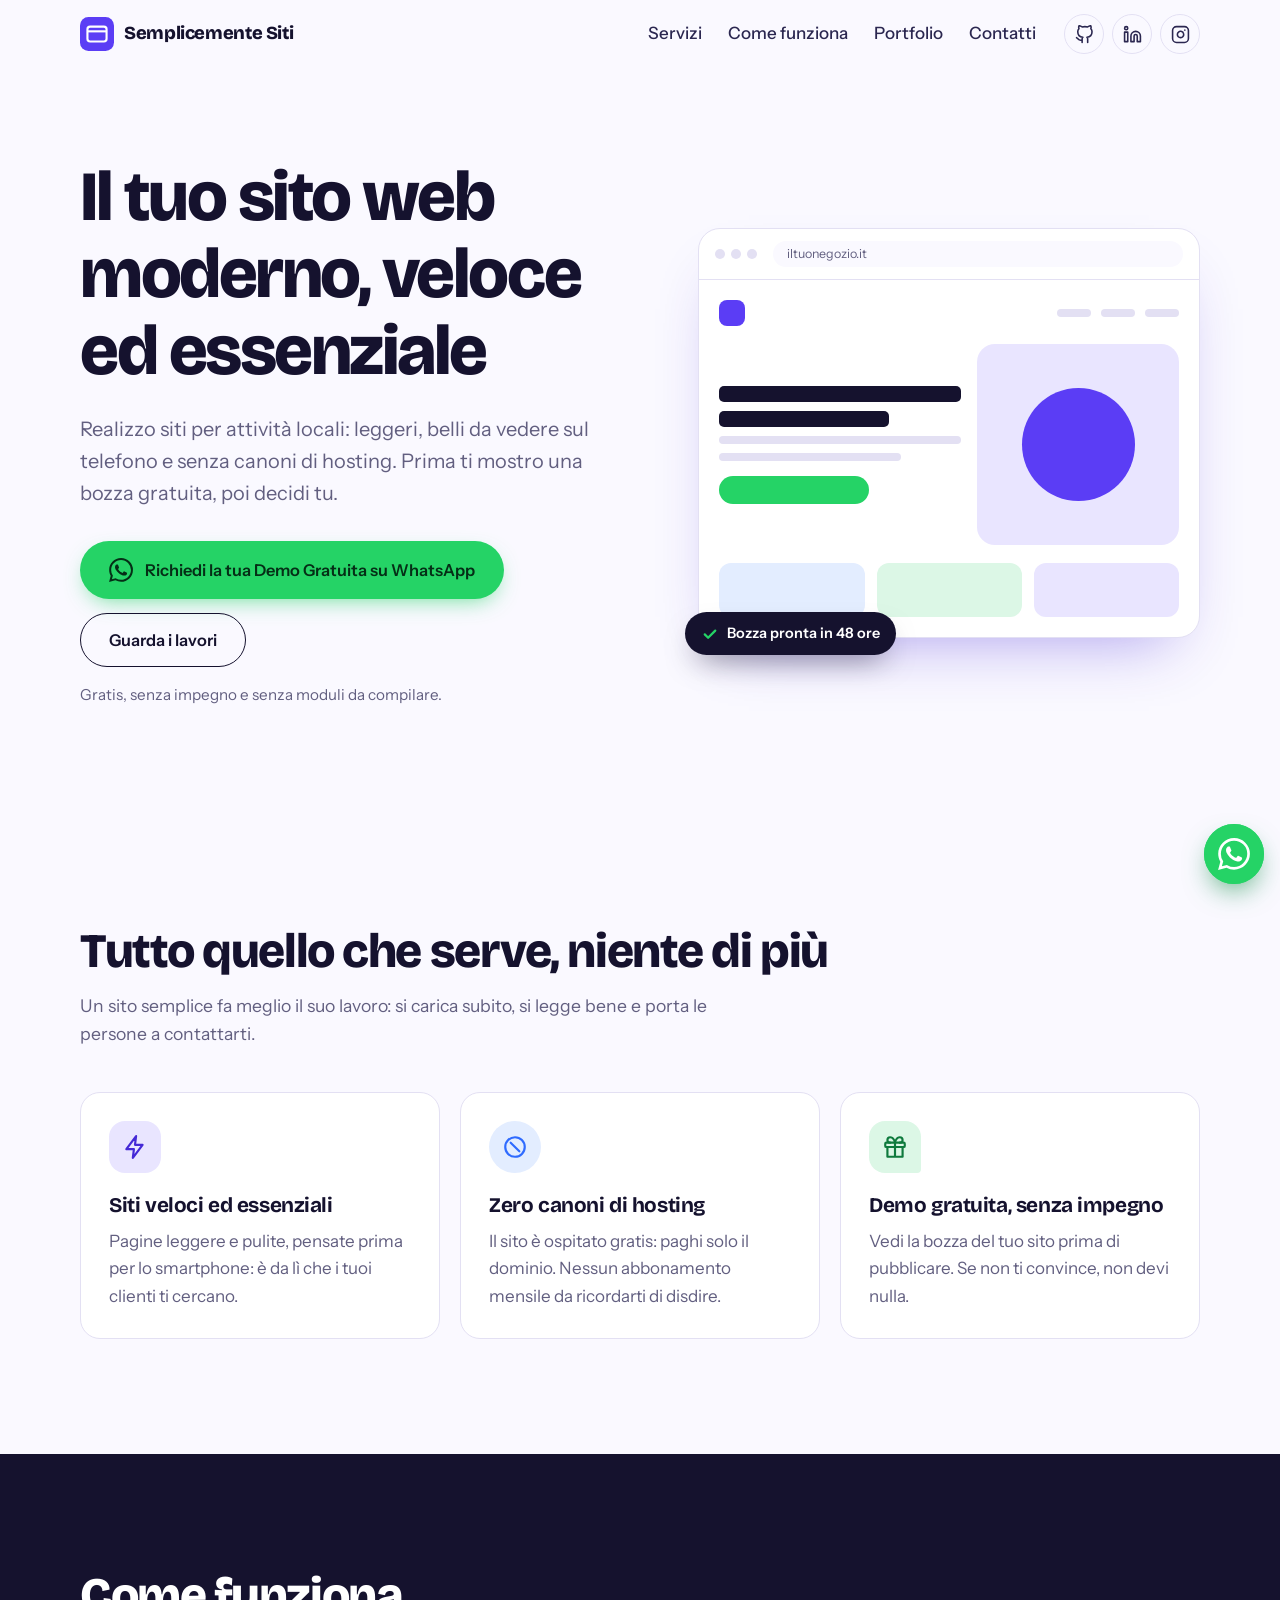
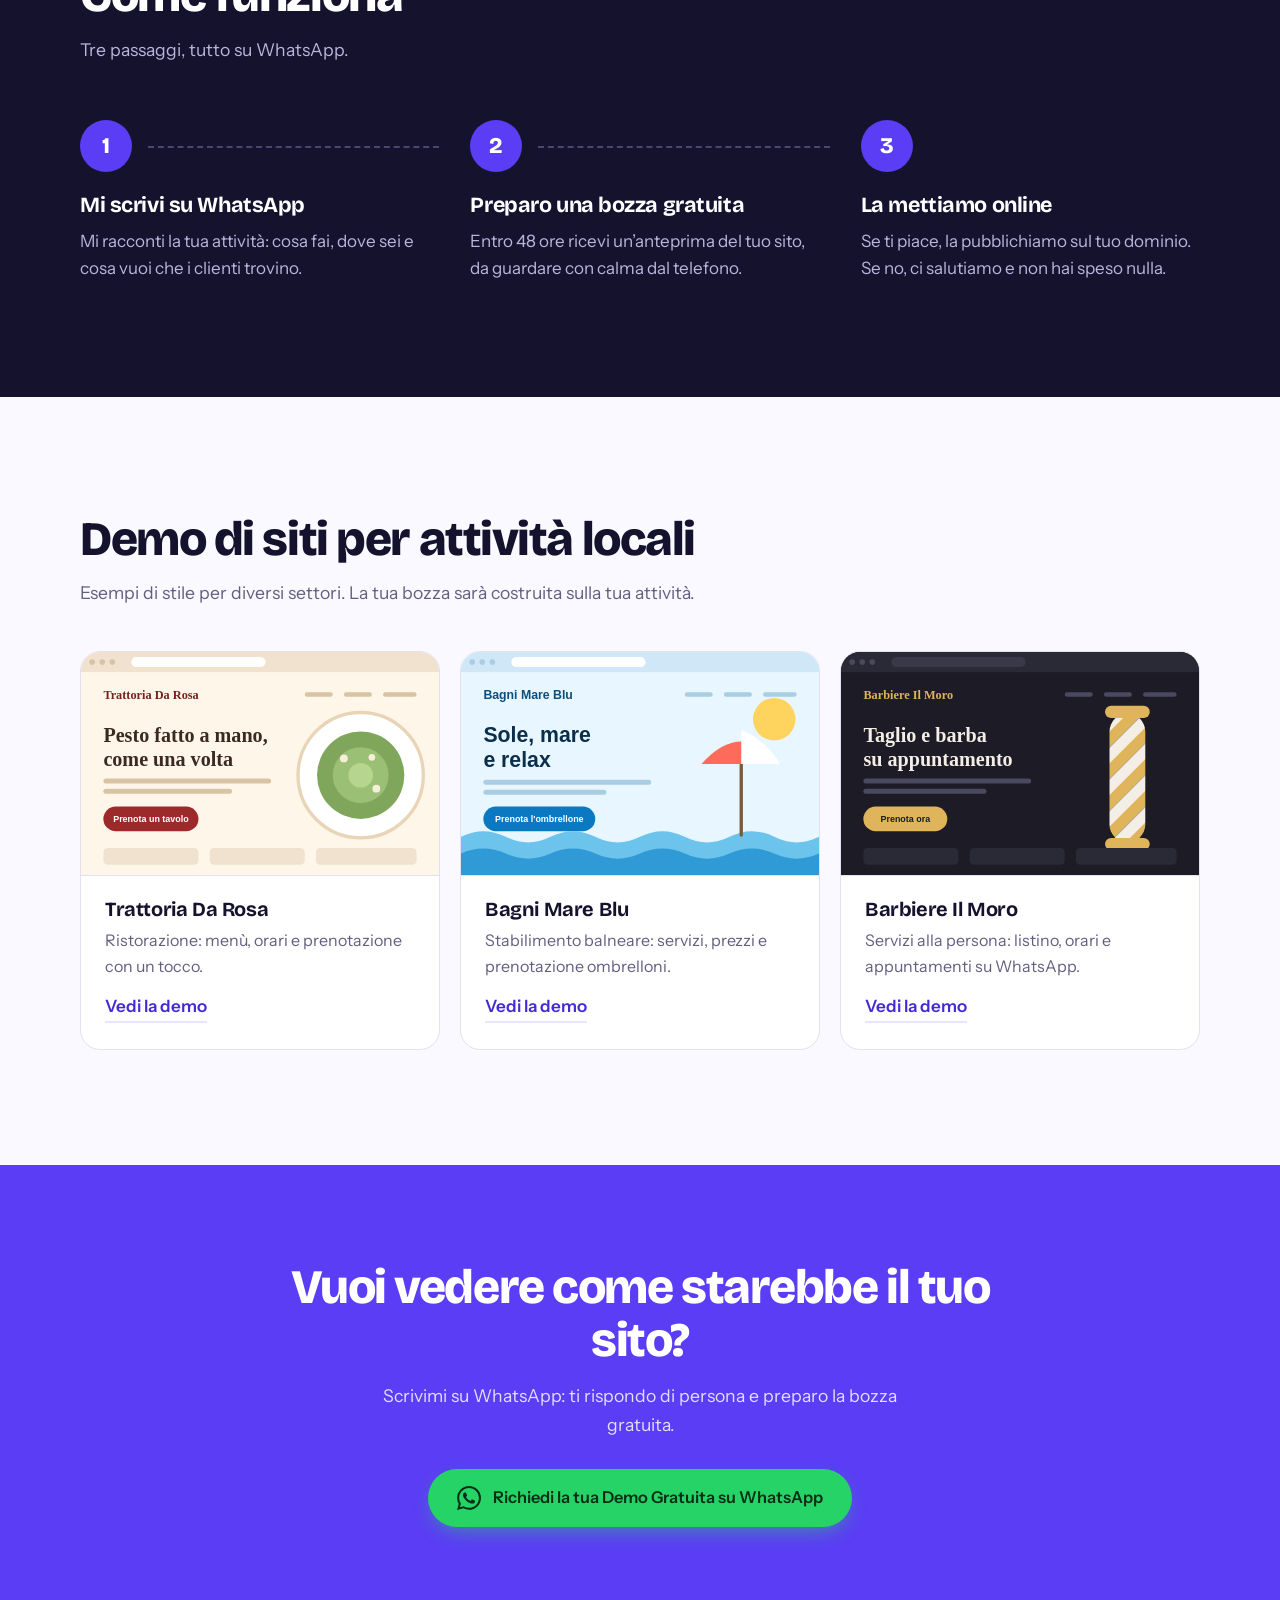
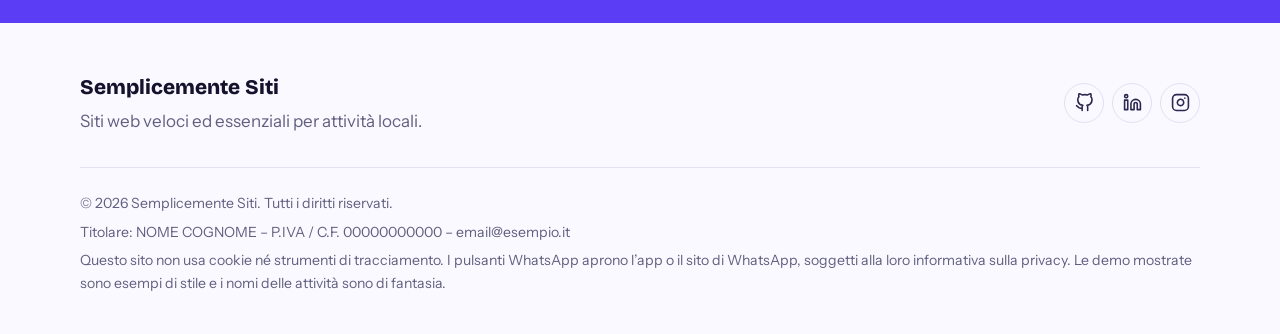
==== index.html @ 75e08485 "Add files via upload" ====
<!DOCTYPE html>
<html lang="it">
<head>
  <meta charset="UTF-8">
  <meta name="viewport" content="width=device-width, initial-scale=1">
  <title>Semplicemente Siti – Siti web veloci ed essenziali per la tua attività</title>
  <meta name="description" content="Siti web moderni, veloci ed essenziali per attività locali. Zero canoni di hosting e bozza gratuita in 48 ore. Richiedi la tua demo su WhatsApp.">
  <meta name="theme-color" content="#5b3df5">
  <meta property="og:title" content="Semplicemente Siti – Il tuo sito web moderno, veloce ed essenziale">
  <meta property="og:description" content="Zero canoni di hosting, bozza gratuita in 48 ore e nessun impegno.">
  <meta property="og:type" content="website">
  <link rel="icon" href="assets/favicon.svg" type="image/svg+xml">
  <link rel="preconnect" href="https://fonts.googleapis.com">
  <link rel="preconnect" href="https://fonts.gstatic.com" crossorigin>
  <link href="https://fonts.googleapis.com/css2?family=Bricolage+Grotesque:opsz,wght@12..96,600;12..96,800&family=Instrument+Sans:wght@400;500;600&display=swap" rel="stylesheet">
  <link rel="stylesheet" href="style.css">
  <script>document.documentElement.classList.add('js');</script>
</head>
<body>

<!-- Icone SVG (sprite) -->
<svg width="0" height="0" style="position:absolute" aria-hidden="true" focusable="false">
  <symbol id="i-whatsapp" viewBox="0 0 24 24"><path fill="currentColor" d="M17.472 14.382c-.297-.149-1.758-.867-2.03-.967-.273-.099-.471-.148-.67.15-.197.297-.767.966-.94 1.164-.173.199-.347.223-.644.075-.297-.15-1.255-.463-2.39-1.475-.883-.788-1.48-1.761-1.653-2.059-.173-.297-.018-.458.13-.606.134-.133.298-.347.446-.52.149-.174.198-.298.298-.497.099-.198.05-.371-.025-.52-.075-.149-.669-1.612-.916-2.207-.242-.579-.487-.5-.669-.51-.173-.008-.371-.01-.57-.01-.198 0-.52.074-.792.372-.272.297-1.04 1.016-1.04 2.479 0 1.462 1.065 2.875 1.213 3.074.149.198 2.096 3.2 5.077 4.487.709.306 1.262.489 1.694.625.712.227 1.36.195 1.871.118.571-.085 1.758-.719 2.006-1.413.248-.694.248-1.289.173-1.413-.074-.124-.272-.198-.57-.347m-5.421 7.403h-.004a9.87 9.87 0 01-5.031-1.378l-.361-.214-3.741.982.998-3.648-.235-.374a9.86 9.86 0 01-1.51-5.26c.001-5.45 4.436-9.884 9.888-9.884 2.64 0 5.122 1.03 6.988 2.898a9.825 9.825 0 012.893 6.994c-.003 5.45-4.437 9.884-9.885 9.884m8.413-18.297A11.815 11.815 0 0012.05 0C5.495 0 .16 5.335.157 11.892c0 2.096.547 4.142 1.588 5.945L.057 24l6.305-1.654a11.882 11.882 0 005.683 1.448h.005c6.554 0 11.89-5.335 11.893-11.893a11.821 11.821 0 00-3.48-8.413z"/></symbol>
  <symbol id="i-github" viewBox="0 0 24 24"><g fill="none" stroke="currentColor" stroke-width="2" stroke-linecap="round" stroke-linejoin="round"><path d="M9 19c-5 1.5-5-2.5-7-3m14 6v-3.87a3.37 3.37 0 0 0-.94-2.61c3.14-.35 6.44-1.54 6.44-7A5.44 5.44 0 0 0 20 4.77 5.07 5.07 0 0 0 19.91 1S18.73.65 16 2.48a13.38 13.38 0 0 0-7 0C6.27.65 5.09 1 5.09 1A5.07 5.07 0 0 0 5 4.77a5.44 5.44 0 0 0-1.5 3.78c0 5.42 3.3 6.61 6.44 7A3.37 3.37 0 0 0 9 18.13V22"/></g></symbol>
  <symbol id="i-linkedin" viewBox="0 0 24 24"><g fill="none" stroke="currentColor" stroke-width="2" stroke-linecap="round" stroke-linejoin="round"><path d="M16 8a6 6 0 0 1 6 6v7h-4v-7a2 2 0 0 0-4 0v7h-4v-7a6 6 0 0 1 6-6z"/><rect x="2" y="9" width="4" height="12"/><circle cx="4" cy="4" r="2"/></g></symbol>
  <symbol id="i-instagram" viewBox="0 0 24 24"><g fill="none" stroke="currentColor" stroke-width="2" stroke-linecap="round" stroke-linejoin="round"><rect x="2" y="2" width="20" height="20" rx="5" ry="5"/><path d="M16 11.37A4 4 0 1 1 12.63 8 4 4 0 0 1 16 11.37z"/><line x1="17.5" y1="6.5" x2="17.51" y2="6.5"/></g></symbol>
  <symbol id="i-bolt" viewBox="0 0 24 24"><path fill="none" stroke="currentColor" stroke-width="2" stroke-linecap="round" stroke-linejoin="round" d="M13 2 4 14h7l-1 8 9-12h-7z"/></symbol>
  <symbol id="i-coin" viewBox="0 0 24 24"><g fill="none" stroke="currentColor" stroke-width="2" stroke-linecap="round" stroke-linejoin="round"><circle cx="12" cy="12" r="9"/><path d="M8 8l8 8"/></g></symbol>
  <symbol id="i-gift" viewBox="0 0 24 24"><g fill="none" stroke="currentColor" stroke-width="2" stroke-linecap="round" stroke-linejoin="round"><rect x="3" y="8" width="18" height="4" rx="1"/><path d="M12 8v13M19 12v9H5v-9M7.5 8a2.5 2.5 0 0 1 0-5C11 3 12 8 12 8s1-5 4.5-5a2.5 2.5 0 0 1 0 5"/></g></symbol>
  <symbol id="i-check" viewBox="0 0 24 24"><path fill="none" stroke="currentColor" stroke-width="3" stroke-linecap="round" stroke-linejoin="round" d="M5 12.5l4.5 4.5L19 7.5"/></symbol>
</svg>

<a class="skip-link" href="#contenuto">Vai al contenuto</a>

<header class="site-header">
  <div class="wrap nav">
    <a class="logo" href="#top" aria-label="Semplicemente Siti – torna all'inizio">
      <svg class="logo-mark" viewBox="0 0 64 64" aria-hidden="true"><rect width="64" height="64" rx="16" fill="#5b3df5"/><rect x="14" y="18" width="36" height="28" rx="5" fill="none" stroke="#fff" stroke-width="4"/><path d="M14 27h36" stroke="#fff" stroke-width="4"/></svg>
      <span>Semplicemente Siti</span>
    </a>

    <button class="nav-toggle" type="button" aria-expanded="false" aria-controls="menu" aria-label="Apri il menu">
      <span></span><span></span><span></span>
    </button>

    <div class="menu" id="menu">
      <ul class="links">
        <li><a href="#servizi">Servizi</a></li>
        <li><a href="#come-funziona">Come funziona</a></li>
        <li><a href="#portfolio">Portfolio</a></li>
        <li><a href="#contatti">Contatti</a></li>
      </ul>
      <div class="socials">
        <!-- Sostituisci TUOUSERNAME con i tuoi profili -->
        <a href="https://github.com/TUOUSERNAME" target="_blank" rel="noopener" aria-label="GitHub"><svg aria-hidden="true"><use href="#i-github"/></svg></a>
        <a href="https://www.linkedin.com/in/TUOUSERNAME" target="_blank" rel="noopener" aria-label="LinkedIn"><svg aria-hidden="true"><use href="#i-linkedin"/></svg></a>
        <a href="https://www.instagram.com/TUOUSERNAME" target="_blank" rel="noopener" aria-label="Instagram"><svg aria-hidden="true"><use href="#i-instagram"/></svg></a>
      </div>
    </div>
  </div>
</header>

<main id="contenuto">

  <!-- HERO -->
  <section class="hero" id="top">
    <div class="wrap hero-grid">
      <div class="hero-copy">
        <h1>Il tuo sito web moderno, veloce ed essenziale</h1>
        <p class="lead">Realizzo siti per attività locali: leggeri, belli da vedere sul telefono e senza canoni di hosting. Prima ti mostro una bozza gratuita, poi decidi tu.</p>
        <div class="hero-actions">
          <a class="btn btn-wa" href="https://wa.me/39NUMERO?text=Ciao!%20Ho%20visto%20il%20tuo%20sito%20su%20Instagram%20e%20vorrei%20richiedere%20una%20demo%20gratuita." target="_blank" rel="noopener">
            <svg aria-hidden="true"><use href="#i-whatsapp"/></svg>
            Richiedi la tua Demo Gratuita su WhatsApp
          </a>
          <a class="btn btn-ghost" href="#portfolio">Guarda i lavori</a>
        </div>
        <p class="hero-note">Gratis, senza impegno e senza moduli da compilare.</p>
      </div>

      <div class="mock" aria-hidden="true">
        <div class="mock-bar"><i></i><i></i><i></i><span>iltuonegozio.it</span></div>
        <div class="mock-body">
          <div class="m m-nav" style="--i:0"><b></b><span></span><span></span><span></span></div>
          <div class="mock-hero">
            <div class="mock-copy">
              <div class="m m-h" style="--i:1"></div>
              <div class="m m-h short" style="--i:2"></div>
              <div class="m m-p" style="--i:3"></div>
              <div class="m m-p mid" style="--i:4"></div>
              <div class="m m-btn" style="--i:5"></div>
            </div>
            <div class="m m-pic" style="--i:3"><span></span></div>
          </div>
          <div class="mock-cards">
            <div class="m m-c" style="--i:6"></div>
            <div class="m m-c" style="--i:7"></div>
            <div class="m m-c" style="--i:8"></div>
          </div>
        </div>
        <div class="mock-chip"><svg><use href="#i-check"/></svg>Bozza pronta in 48 ore</div>
      </div>
    </div>
  </section>

  <!-- SERVIZI -->
  <section class="section" id="servizi">
    <div class="wrap">
      <h2>Tutto quello che serve, niente di più</h2>
      <p class="section-intro">Un sito semplice fa meglio il suo lavoro: si carica subito, si legge bene e porta le persone a contattarti.</p>
      <div class="cards">
        <article class="card">
          <div class="icon icon-violet"><svg aria-hidden="true"><use href="#i-bolt"/></svg></div>
          <h3>Siti veloci ed essenziali</h3>
          <p>Pagine leggere e pulite, pensate prima per lo smartphone: è da lì che i tuoi clienti ti cercano.</p>
        </article>
        <article class="card">
          <div class="icon icon-blue"><svg aria-hidden="true"><use href="#i-coin"/></svg></div>
          <h3>Zero canoni di hosting</h3>
          <p>Il sito è ospitato gratis: paghi solo il dominio. Nessun abbonamento mensile da ricordarti di disdire.</p>
        </article>
        <article class="card">
          <div class="icon icon-green"><svg aria-hidden="true"><use href="#i-gift"/></svg></div>
          <h3>Demo gratuita, senza impegno</h3>
          <p>Vedi la bozza del tuo sito prima di pubblicare. Se non ti convince, non devi nulla.</p>
        </article>
      </div>
    </div>
  </section>

  <!-- COME FUNZIONA -->
  <section class="section section-dark" id="come-funziona">
    <div class="wrap">
      <h2>Come funziona</h2>
      <p class="section-intro">Tre passaggi, tutto su WhatsApp.</p>
      <ol class="steps">
        <li>
          <span class="step-n" aria-hidden="true">1</span>
          <h3>Mi scrivi su WhatsApp</h3>
          <p>Mi racconti la tua attività: cosa fai, dove sei e cosa vuoi che i clienti trovino.</p>
        </li>
        <li>
          <span class="step-n" aria-hidden="true">2</span>
          <h3>Preparo una bozza gratuita</h3>
          <p>Entro 48 ore ricevi un’anteprima del tuo sito, da guardare con calma dal telefono.</p>
        </li>
        <li>
          <span class="step-n" aria-hidden="true">3</span>
          <h3>La mettiamo online</h3>
          <p>Se ti piace, la pubblichiamo sul tuo dominio. Se no, ci salutiamo e non hai speso nulla.</p>
        </li>
      </ol>
    </div>
  </section>

  <!-- PORTFOLIO -->
  <section class="section" id="portfolio">
    <div class="wrap">
      <h2>Demo di siti per attività locali</h2>
      <p class="section-intro">Esempi di stile per diversi settori. La tua bozza sarà costruita sulla tua attività.</p>
      <div class="cards works">
        <!-- Sostituisci immagini, titoli e link con i tuoi lavori reali -->
        <article class="work">
          <img src="assets/mockup-trattoria.svg" alt="Anteprima del sito di una trattoria" width="640" height="400" loading="lazy">
          <div class="work-body">
            <h3>Trattoria Da Rosa</h3>
            <p>Ristorazione: menù, orari e prenotazione con un tocco.</p>
            <a class="link" href="https://TUOUSERNAME.github.io/demo-trattoria/" target="_blank" rel="noopener">Vedi la demo</a>
          </div>
        </article>
        <article class="work">
          <img src="assets/mockup-stabilimento.svg" alt="Anteprima del sito di uno stabilimento balneare" width="640" height="400" loading="lazy">
          <div class="work-body">
            <h3>Bagni Mare Blu</h3>
            <p>Stabilimento balneare: servizi, prezzi e prenotazione ombrelloni.</p>
            <a class="link" href="https://TUOUSERNAME.github.io/demo-stabilimento/" target="_blank" rel="noopener">Vedi la demo</a>
          </div>
        </article>
        <article class="work">
          <img src="assets/mockup-barbiere.svg" alt="Anteprima del sito di un barbiere" width="640" height="400" loading="lazy">
          <div class="work-body">
            <h3>Barbiere Il Moro</h3>
            <p>Servizi alla persona: listino, orari e appuntamenti su WhatsApp.</p>
            <a class="link" href="https://TUOUSERNAME.github.io/demo-barbiere/" target="_blank" rel="noopener">Vedi la demo</a>
          </div>
        </article>
      </div>
    </div>
  </section>

  <!-- CONTATTI -->
  <section class="cta-band" id="contatti">
    <div class="wrap cta-inner">
      <h2>Vuoi vedere come starebbe il tuo sito?</h2>
      <p>Scrivimi su WhatsApp: ti rispondo di persona e preparo la bozza gratuita.</p>
      <a class="btn btn-wa" href="https://wa.me/39NUMERO?text=Ciao!%20Ho%20visto%20il%20tuo%20sito%20su%20Instagram%20e%20vorrei%20richiedere%20una%20demo%20gratuita." target="_blank" rel="noopener">
        <svg aria-hidden="true"><use href="#i-whatsapp"/></svg>
        Richiedi la tua Demo Gratuita su WhatsApp
      </a>
    </div>
  </section>
</main>

<footer class="site-footer">
  <div class="wrap footer-grid">
    <div>
      <p class="footer-brand">Semplicemente Siti</p>
      <p class="footer-small">Siti web veloci ed essenziali per attività locali.</p>
    </div>
    <div class="socials">
      <a href="https://github.com/TUOUSERNAME" target="_blank" rel="noopener" aria-label="GitHub"><svg aria-hidden="true"><use href="#i-github"/></svg></a>
      <a href="https://www.linkedin.com/in/TUOUSERNAME" target="_blank" rel="noopener" aria-label="LinkedIn"><svg aria-hidden="true"><use href="#i-linkedin"/></svg></a>
      <a href="https://www.instagram.com/TUOUSERNAME" target="_blank" rel="noopener" aria-label="Instagram"><svg aria-hidden="true"><use href="#i-instagram"/></svg></a>
    </div>
  </div>
  <div class="wrap legal">
    <p>© <span id="year">2026</span> Semplicemente Siti. Tutti i diritti riservati.</p>
    <p>Titolare: NOME COGNOME – P.IVA / C.F. 00000000000 – email@esempio.it</p>
    <p>Questo sito non usa cookie né strumenti di tracciamento. I pulsanti WhatsApp aprono l’app o il sito di WhatsApp, soggetti alla loro informativa sulla privacy. Le demo mostrate sono esempi di stile e i nomi delle attività sono di fantasia.</p>
  </div>
</footer>

<a class="wa-float" href="https://wa.me/39NUMERO?text=Ciao!%20Ho%20visto%20il%20tuo%20sito%20su%20Instagram%20e%20vorrei%20richiedere%20una%20demo%20gratuita." target="_blank" rel="noopener" aria-label="Scrivimi su WhatsApp">
  <svg aria-hidden="true"><use href="#i-whatsapp"/></svg>
</a>

<script src="script.js"></script>
</body>
</html>
---- style.css ----
/* ==========================================================
   Semplicemente Siti – style.css
   ========================================================== */
:root{
  --ink:#15122e; --ink-2:#2b2750; --muted:#625f80;
  --paper:#faf9ff; --white:#fff; --line:#e3e0f3;
  --violet:#5b3df5; --violet-d:#4529d6; --lilac:#e9e5ff;
  --blue:#2f6bff; --sky:#e3edff;
  --wa:#25d366; --wa-d:#1ebe5a; --mint:#dcf7e6; --wa-ink:#052e16;
  --font-display:'Bricolage Grotesque','Segoe UI',system-ui,sans-serif;
  --font-body:'Instrument Sans','Segoe UI',system-ui,-apple-system,sans-serif;
  --wrap:1120px;
}

*,*::before,*::after{box-sizing:border-box}
html{scroll-behavior:smooth;scroll-padding-top:84px;-webkit-text-size-adjust:100%}
body{margin:0;font-family:var(--font-body);font-size:1.0625rem;line-height:1.6;color:var(--ink);background:var(--paper);overflow-x:hidden}
img{max-width:100%;height:auto;display:block}
a{color:inherit}
h1,h2,h3{font-family:var(--font-display);line-height:1.1;margin:0;letter-spacing:-.02em}
p{margin:0}
ul,ol{margin:0;padding:0;list-style:none}
svg{display:block}
:focus-visible{outline:3px solid var(--violet);outline-offset:3px;border-radius:6px}

.wrap{width:min(var(--wrap),100% - 40px);margin-inline:auto}

.skip-link{position:absolute;left:12px;top:-60px;background:var(--ink);color:#fff;padding:10px 16px;border-radius:8px;z-index:100;text-decoration:none}
.skip-link:focus{top:12px}

/* ---------- Header ---------- */
.site-header{position:sticky;top:0;z-index:50;background:rgba(250,249,255,.88);-webkit-backdrop-filter:blur(12px);backdrop-filter:blur(12px);border-bottom:1px solid transparent;transition:border-color .2s}
.site-header.is-scrolled{border-bottom-color:var(--line)}
.nav{display:flex;align-items:center;justify-content:space-between;height:68px}
.logo{display:flex;align-items:center;gap:10px;text-decoration:none;font-family:var(--font-display);font-weight:800;font-size:1.15rem;letter-spacing:-.02em}
.logo-mark{width:34px;height:34px}

.menu{display:flex;align-items:center;gap:28px}
.links{display:flex;gap:26px}
.links a{text-decoration:none;font-weight:500;color:var(--ink-2);padding:6px 0;border-bottom:2px solid transparent}
.links a:hover{border-bottom-color:var(--violet)}

.socials{display:flex;gap:8px}
.socials a{display:grid;place-items:center;width:40px;height:40px;border-radius:50%;border:1.5px solid var(--line);color:var(--ink-2);transition:background .15s,color .15s,border-color .15s}
.socials a:hover{background:var(--violet);border-color:var(--violet);color:#fff}
.socials svg{width:19px;height:19px}

.nav-toggle{display:none;width:44px;height:44px;border:1.5px solid var(--line);border-radius:12px;background:var(--white);cursor:pointer;padding:0;position:relative}
.nav-toggle span{position:absolute;left:12px;right:12px;height:2px;background:var(--ink);border-radius:2px;transition:transform .25s,opacity .2s,top .25s}
.nav-toggle span:nth-child(1){top:15px}
.nav-toggle span:nth-child(2){top:21px}
.nav-toggle span:nth-child(3){top:27px}
.nav-toggle[aria-expanded="true"] span:nth-child(1){top:21px;transform:rotate(45deg)}
.nav-toggle[aria-expanded="true"] span:nth-child(2){opacity:0}
.nav-toggle[aria-expanded="true"] span:nth-child(3){top:21px;transform:rotate(-45deg)}

/* ---------- Buttons ---------- */
.btn{display:inline-flex;align-items:center;justify-content:center;gap:12px;padding:16px 28px;border-radius:999px;font-weight:600;font-size:1.02rem;line-height:1.25;text-decoration:none;text-align:center;border:1.5px solid transparent;transition:background .15s,transform .15s,border-color .15s}
.btn svg{width:24px;height:24px;flex:none}
.btn-wa{background:var(--wa);color:var(--wa-ink);box-shadow:0 8px 22px -8px rgba(37,211,102,.7)}
.btn-wa:hover{background:var(--wa-d);transform:translateY(-1px)}
.btn-ghost{border-color:var(--ink);color:var(--ink)}
.btn-ghost:hover{background:var(--ink);color:#fff}

/* ---------- Hero ---------- */
.hero{padding:clamp(40px,7vw,96px) 0 clamp(56px,8vw,110px)}
.hero-grid{display:grid;grid-template-columns:1.05fr .95fr;gap:clamp(32px,5vw,72px);align-items:center}
.hero h1{font-size:clamp(2.4rem,5.6vw,4.4rem);font-weight:800;letter-spacing:-.035em}
.lead{margin-top:22px;font-size:clamp(1.05rem,1.6vw,1.25rem);color:var(--muted);max-width:34em}
.hero-actions{margin-top:32px;display:flex;flex-wrap:wrap;gap:14px}
.hero-note{margin-top:16px;font-size:.95rem;color:var(--muted)}

/* Mockup animato (unico momento di movimento della pagina) */
.mock{position:relative;background:var(--white);border:1.5px solid var(--line);border-radius:22px;box-shadow:0 30px 60px -30px rgba(69,41,214,.45);max-width:520px;width:100%;justify-self:end}
.mock-bar{display:flex;align-items:center;gap:6px;padding:12px 16px;border-bottom:1.5px solid var(--line)}
.mock-bar i{width:10px;height:10px;border-radius:50%;background:var(--line)}
.mock-bar span{margin-left:10px;flex:1;background:var(--paper);border-radius:999px;font-size:.78rem;color:var(--muted);padding:3px 14px}
.mock-body{padding:20px;display:grid;gap:18px}
.m-nav{display:flex;align-items:center;gap:10px}
.m-nav b{width:26px;height:26px;border-radius:8px;background:var(--violet);margin-right:auto}
.m-nav span{width:34px;height:8px;border-radius:4px;background:var(--line)}
.mock-hero{display:grid;grid-template-columns:1.2fr 1fr;gap:16px;align-items:center}
.mock-copy{display:grid;gap:9px}
.m-h{height:16px;border-radius:5px;background:var(--ink)}
.m-h.short{width:70%}
.m-p{height:8px;border-radius:4px;background:var(--line)}
.m-p.mid{width:75%}
.m-btn{height:28px;width:62%;border-radius:999px;background:var(--wa);margin-top:6px}
.m-pic{aspect-ratio:1;border-radius:18px;background:var(--lilac);display:grid;place-items:center}
.m-pic span{width:56%;aspect-ratio:1;border-radius:50%;background:var(--violet)}
.mock-cards{display:grid;grid-template-columns:repeat(3,1fr);gap:12px}
.m-c{height:54px;border-radius:12px;background:var(--sky)}
.m-c:nth-child(2){background:var(--mint)}
.m-c:nth-child(3){background:var(--lilac)}
.mock-chip{position:absolute;left:-14px;bottom:-18px;display:flex;align-items:center;gap:8px;background:var(--ink);color:#fff;padding:10px 16px;border-radius:999px;font-size:.9rem;font-weight:600;box-shadow:0 14px 30px -12px rgba(21,18,46,.6)}
.mock-chip svg{width:18px;height:18px;color:var(--wa);flex:none}

.js .m{animation:draw .7s cubic-bezier(.2,.7,.2,1) both;animation-delay:calc(var(--i) * .13s + .25s)}
.js .mock-chip{animation:pop .5s cubic-bezier(.2,.9,.3,1.2) both;animation-delay:1.9s}
@keyframes draw{from{opacity:0;clip-path:inset(0 100% 0 0)}to{opacity:1;clip-path:inset(0 0 0 0)}}
@keyframes pop{from{opacity:0;transform:translateY(10px) scale(.92)}to{opacity:1;transform:none}}

/* ---------- Sezioni ---------- */
.section{padding:clamp(64px,9vw,120px) 0}
.section h2,.cta-band h2{font-size:clamp(1.9rem,4vw,3rem);font-weight:800;letter-spacing:-.03em;max-width:18em}
.section-intro{margin-top:14px;color:var(--muted);max-width:36em;font-size:1.1rem}

.cards{margin-top:44px;display:grid;grid-template-columns:repeat(3,1fr);gap:20px}
.card{background:var(--white);border:1.5px solid var(--line);border-radius:20px;padding:28px}
.card h3{font-size:1.3rem;margin-top:22px}
.card p{margin-top:10px;color:var(--muted)}
.icon{width:52px;height:52px;display:grid;place-items:center}
.icon svg{width:26px;height:26px}
.icon-violet{background:var(--lilac);color:var(--violet-d);border-radius:16px}
.icon-blue{background:var(--sky);color:var(--blue);border-radius:50%}
.icon-green{background:var(--mint);color:#0f7a3d;border-radius:16px 16px 4px 16px}

/* Come funziona */
.section-dark{background:var(--ink);color:#fff}
.section-dark .section-intro{color:#b9b5dd}
.steps{margin-top:48px;display:grid;grid-template-columns:repeat(3,1fr);gap:clamp(24px,4vw,56px);counter-reset:s}
.steps li{position:relative;padding-top:8px}
.step-n{display:grid;place-items:center;width:52px;height:52px;border-radius:50%;background:var(--violet);font-family:var(--font-display);font-weight:800;font-size:1.4rem}
.steps li:not(:last-child)::after{content:"";position:absolute;top:34px;left:68px;right:-20px;border-top:2px dashed #4a4577}
.steps h3{margin-top:22px;font-size:1.35rem}
.steps p{margin-top:10px;color:#b9b5dd}

/* Portfolio */
.works{align-items:start}
.work{background:var(--white);border:1.5px solid var(--line);border-radius:20px;overflow:hidden}
.work img{width:100%;aspect-ratio:16/10;object-fit:cover;border-bottom:1.5px solid var(--line)}
.work-body{padding:22px 24px 26px}
.work h3{font-size:1.25rem}
.work p{margin-top:8px;color:var(--muted);font-size:1rem}
.link{display:inline-block;margin-top:14px;font-weight:600;color:var(--violet-d);text-decoration:none;border-bottom:2px solid var(--lilac)}
.link:hover{border-bottom-color:var(--violet)}

/* CTA finale */
.cta-band{background:var(--violet);color:#fff;padding:clamp(56px,8vw,96px) 0}
.cta-inner{display:grid;gap:16px;justify-items:center;text-align:center}
.cta-band h2{max-width:16em}
.cta-band p{color:#e4defe;max-width:30em;font-size:1.1rem}
.cta-band .btn{margin-top:14px}

/* ---------- Footer ---------- */
.site-footer{padding:48px 0 40px}
.footer-grid{display:flex;align-items:center;justify-content:space-between;gap:24px;flex-wrap:wrap}
.footer-brand{font-family:var(--font-display);font-weight:800;font-size:1.3rem}
.footer-small{color:var(--muted);margin-top:4px}
.legal{margin-top:32px;padding-top:24px;border-top:1.5px solid var(--line);display:grid;gap:6px;font-size:.88rem;color:var(--muted)}

/* ---------- Pulsante flottante WhatsApp ---------- */
.wa-float{position:fixed;right:max(16px,env(safe-area-inset-right));bottom:max(16px,env(safe-area-inset-bottom));width:60px;height:60px;border-radius:50%;background:var(--wa);color:#fff;display:grid;place-items:center;z-index:60;box-shadow:0 12px 28px -8px rgba(18,140,70,.75);transition:transform .15s,background .15s}
.wa-float:hover{background:var(--wa-d);transform:scale(1.06)}
.wa-float svg{width:32px;height:32px}
.wa-float::after{content:"";position:absolute;inset:0;border-radius:50%;border:2px solid var(--wa);animation:ring 2.8s ease-out infinite}
@keyframes ring{0%{transform:scale(1);opacity:.7}70%,100%{transform:scale(1.55);opacity:0}}

/* ---------- Responsive ---------- */
@media (max-width:1000px){
  .cards{grid-template-columns:1fr 1fr}
  .cards .card:last-child:nth-child(odd),.works .work:last-child:nth-child(odd){grid-column:1/-1}
}

@media (max-width:860px){
  .nav-toggle{display:block}
  .menu{position:absolute;top:100%;left:0;right:0;flex-direction:column;align-items:stretch;gap:20px;padding:20px 20px 28px;background:var(--paper);border-bottom:1.5px solid var(--line);opacity:0;visibility:hidden;transform:translateY(-8px);transition:opacity .2s,transform .2s,visibility .2s}
  .menu.is-open{opacity:1;visibility:visible;transform:none}
  .links{flex-direction:column;gap:4px}
  .links a{display:block;padding:12px 0;font-size:1.15rem;border-bottom:1px solid var(--line)}
  .socials{justify-content:flex-start}
  .hero-grid{grid-template-columns:1fr}
  .mock{justify-self:center;margin-bottom:18px}
  .steps{grid-template-columns:1fr;gap:36px}
  .steps li:not(:last-child)::after{display:none}
}

@media (max-width:640px){
  body{font-size:1rem}
  .cards{grid-template-columns:1fr}
  .cards .card:last-child:nth-child(odd),.works .work:last-child:nth-child(odd){grid-column:auto}
  .hero-actions{flex-direction:column}
  .hero-actions .btn{width:100%}
  .cta-band .btn{width:100%}
  .mock-chip{left:8px}
  .card{padding:24px}
  .footer-grid{flex-direction:column;align-items:flex-start}
}

@media (max-width:380px){
  .wrap{width:calc(100% - 32px)}
  .btn{padding:14px 18px;font-size:.98rem}
  .logo{font-size:1.02rem}
  .mock-body{padding:14px}
}

@media (prefers-reduced-motion:reduce){
  html{scroll-behavior:auto}
  *,*::before,*::after{animation:none!important;transition:none!important}
}
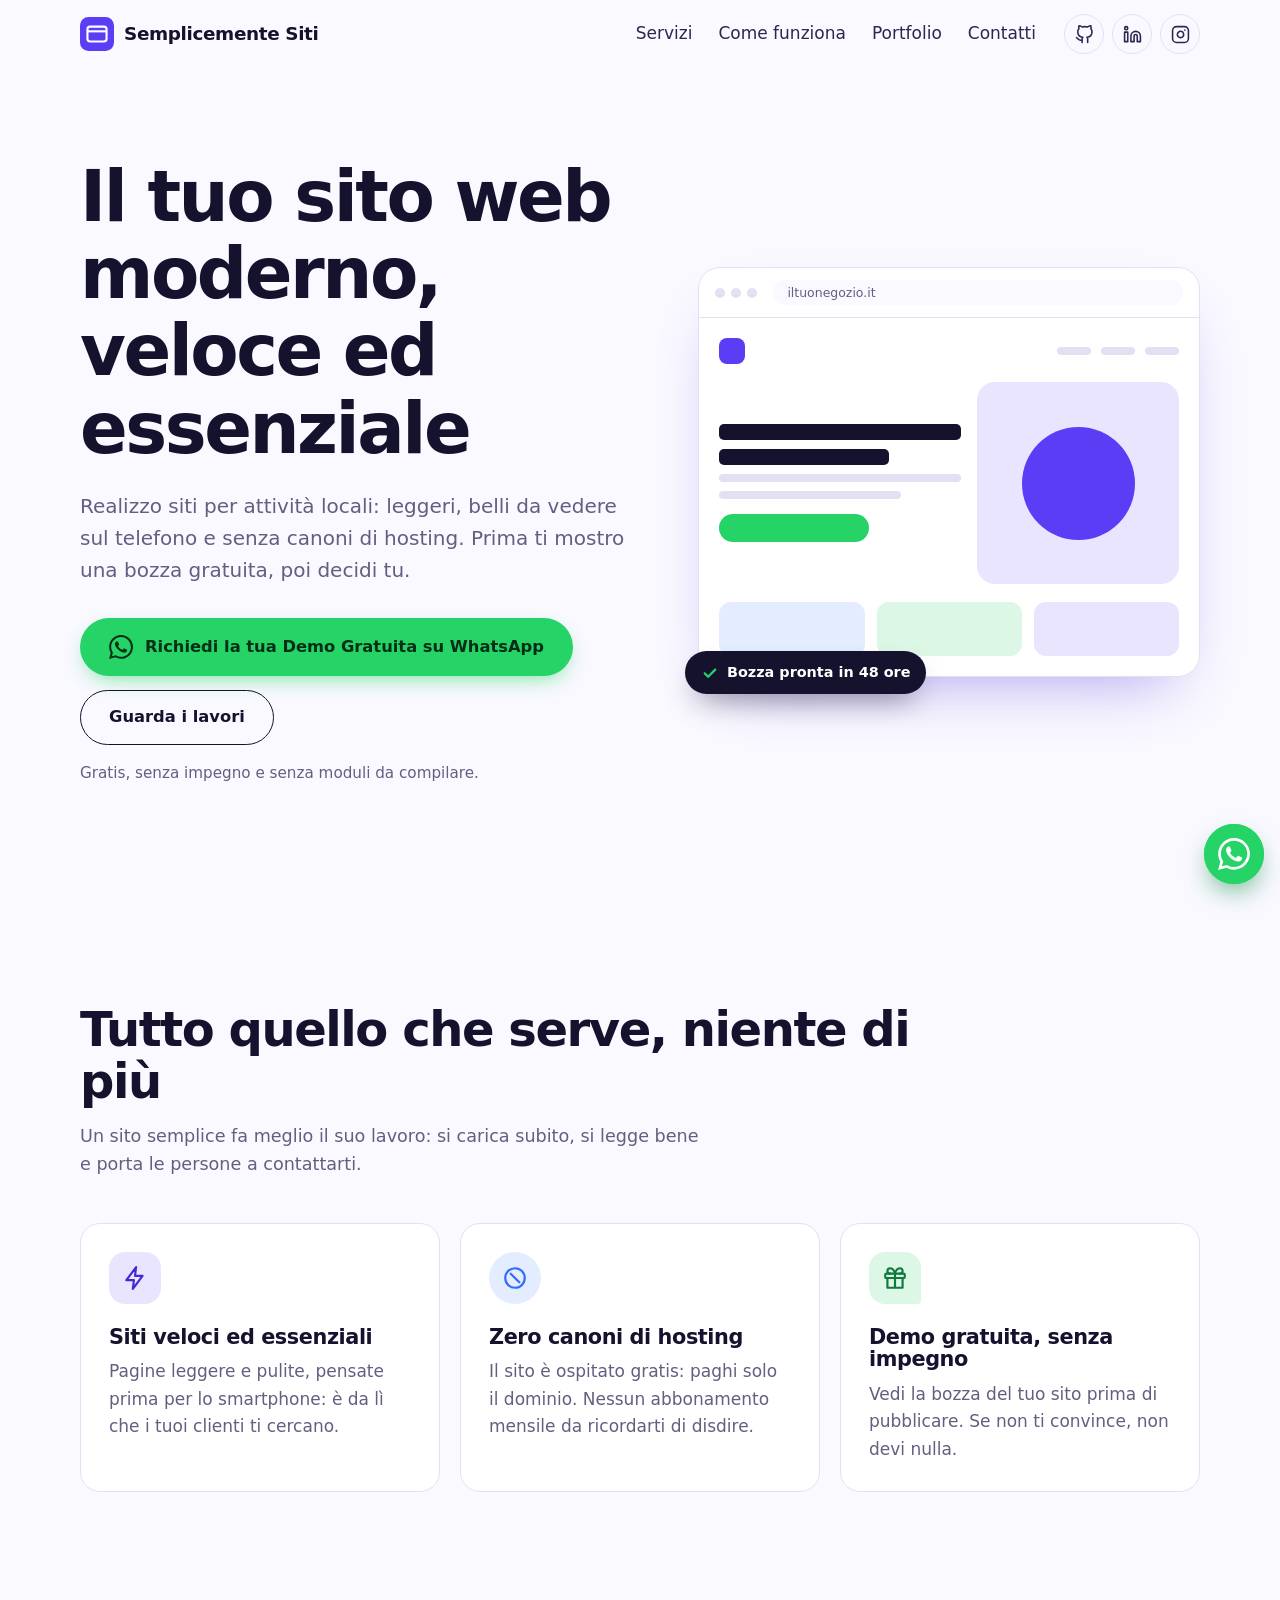
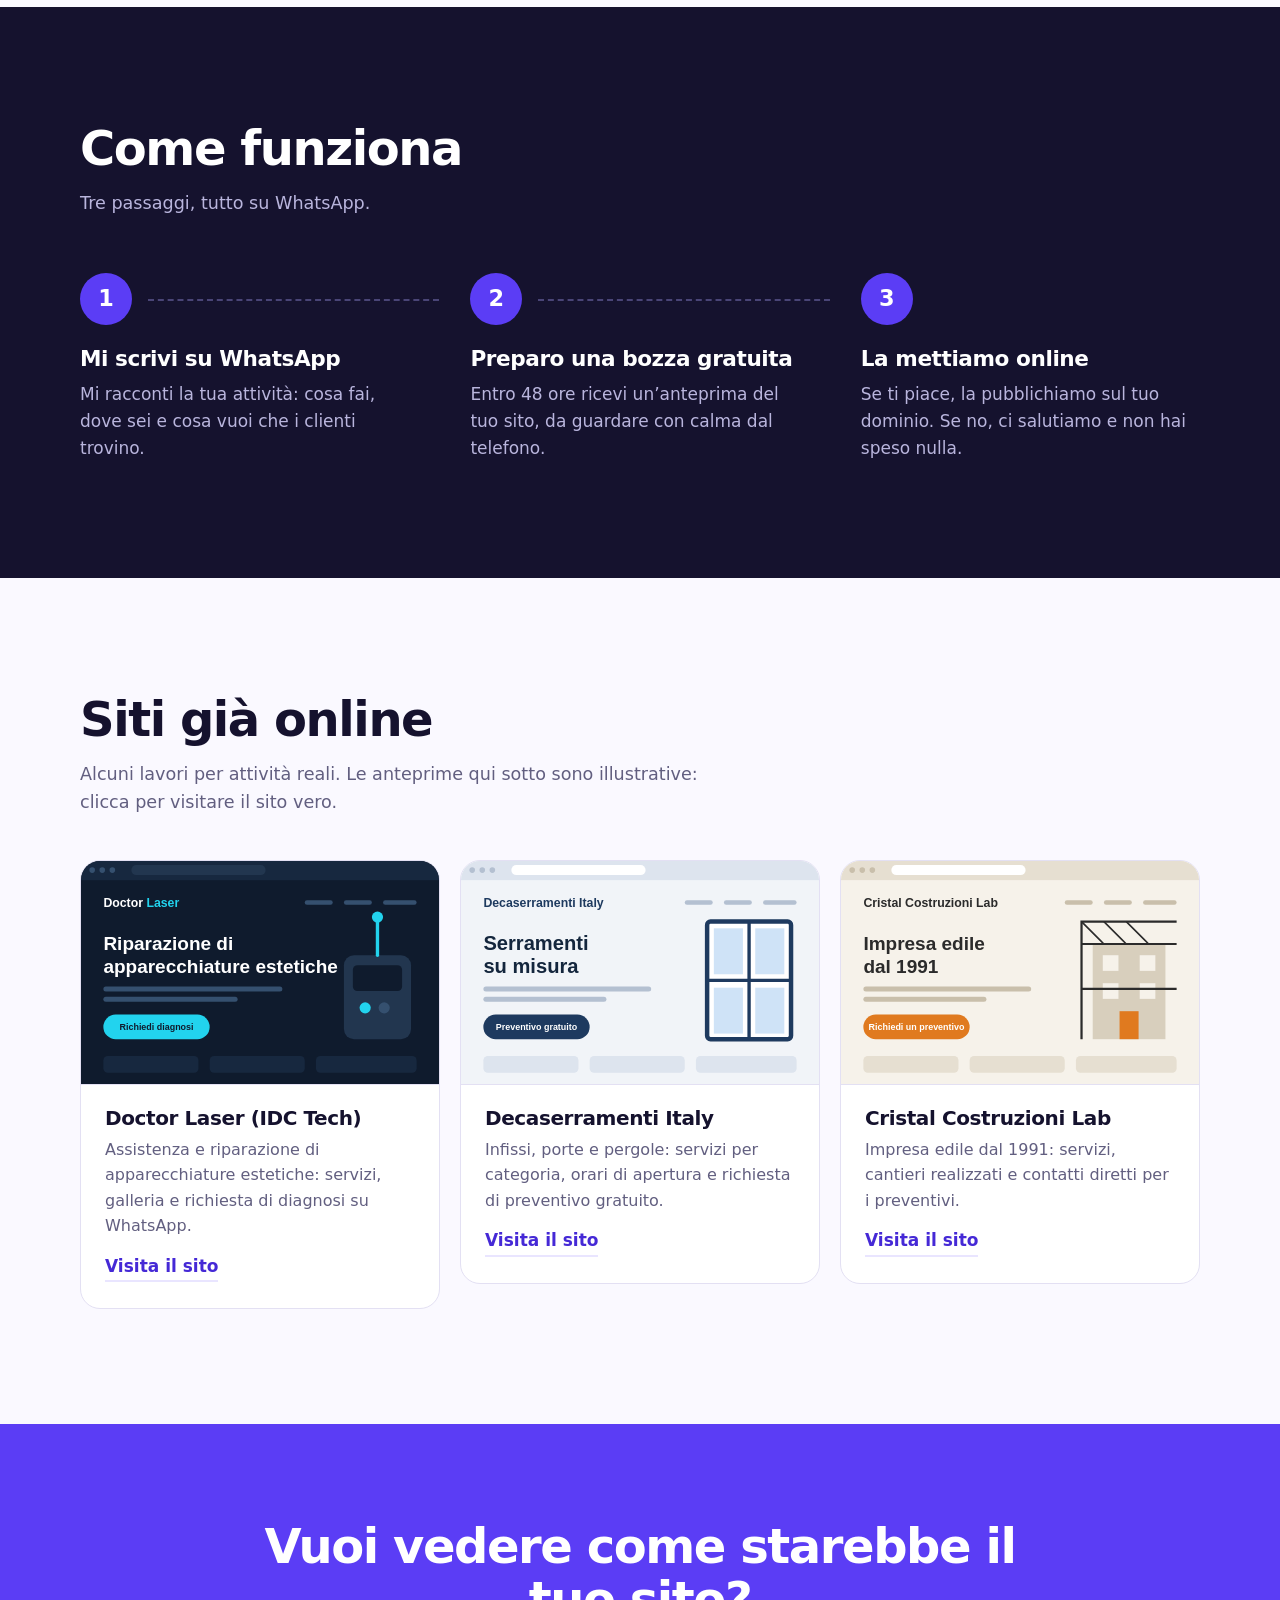
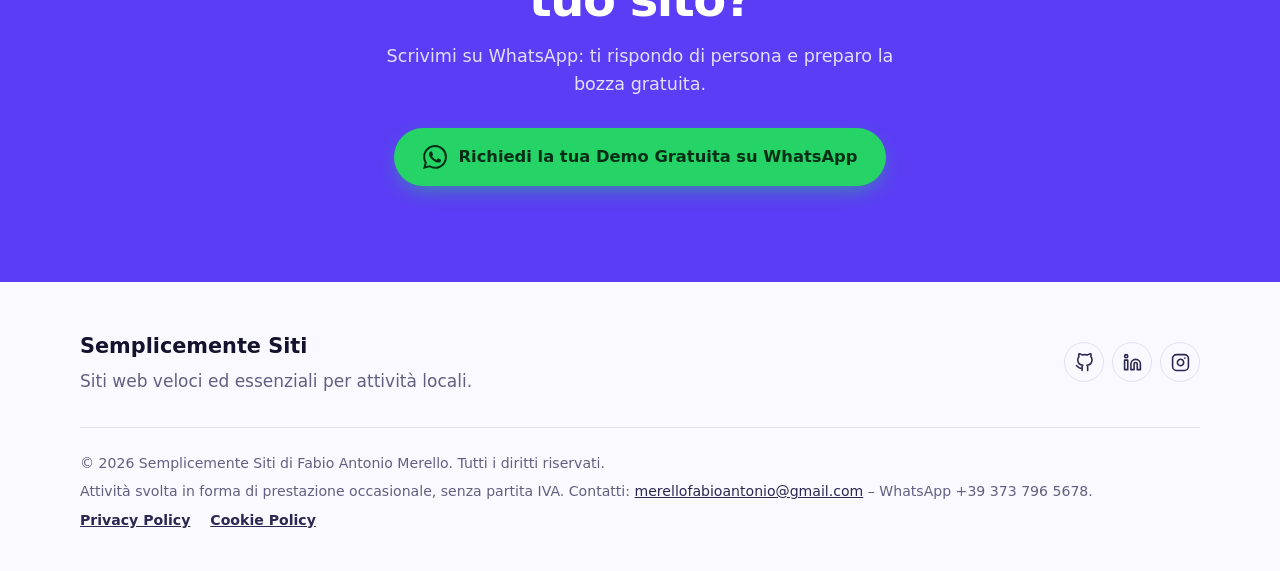
==== commit 4778a082: "Add files via upload" ====
--- a/index.html
+++ b/index.html
@@ -10,9 +10,6 @@
   <meta property="og:description" content="Zero canoni di hosting, bozza gratuita in 48 ore e nessun impegno.">
   <meta property="og:type" content="website">
   <link rel="icon" href="assets/favicon.svg" type="image/svg+xml">
-  <link rel="preconnect" href="https://fonts.googleapis.com">
-  <link rel="preconnect" href="https://fonts.gstatic.com" crossorigin>
-  <link href="https://fonts.googleapis.com/css2?family=Bricolage+Grotesque:opsz,wght@12..96,600;12..96,800&family=Instrument+Sans:wght@400;500;600&display=swap" rel="stylesheet">
   <link rel="stylesheet" href="style.css">
   <script>document.documentElement.classList.add('js');</script>
 </head>
@@ -51,10 +48,9 @@
         <li><a href="#contatti">Contatti</a></li>
       </ul>
       <div class="socials">
-        <!-- Sostituisci TUOUSERNAME con i tuoi profili -->
-        <a href="https://github.com/TUOUSERNAME" target="_blank" rel="noopener" aria-label="GitHub"><svg aria-hidden="true"><use href="#i-github"/></svg></a>
-        <a href="https://www.linkedin.com/in/TUOUSERNAME" target="_blank" rel="noopener" aria-label="LinkedIn"><svg aria-hidden="true"><use href="#i-linkedin"/></svg></a>
-        <a href="https://www.instagram.com/TUOUSERNAME" target="_blank" rel="noopener" aria-label="Instagram"><svg aria-hidden="true"><use href="#i-instagram"/></svg></a>
+        <a href="https://github.com/FabioMerello" target="_blank" rel="noopener" aria-label="GitHub"><svg aria-hidden="true"><use href="#i-github"/></svg></a>
+        <a href="https://www.linkedin.com/in/fabio-antonio-merello-633b62313/" target="_blank" rel="noopener" aria-label="LinkedIn"><svg aria-hidden="true"><use href="#i-linkedin"/></svg></a>
+        <a href="https://www.instagram.com/semplicementesiti/" target="_blank" rel="noopener" aria-label="Instagram"><svg aria-hidden="true"><use href="#i-instagram"/></svg></a>
       </div>
     </div>
   </div>
@@ -69,7 +65,7 @@
         <h1>Il tuo sito web moderno, veloce ed essenziale</h1>
         <p class="lead">Realizzo siti per attività locali: leggeri, belli da vedere sul telefono e senza canoni di hosting. Prima ti mostro una bozza gratuita, poi decidi tu.</p>
         <div class="hero-actions">
-          <a class="btn btn-wa" href="https://wa.me/39NUMERO?text=Ciao!%20Ho%20visto%20il%20tuo%20sito%20su%20Instagram%20e%20vorrei%20richiedere%20una%20demo%20gratuita." target="_blank" rel="noopener">
+          <a class="btn btn-wa" href="https://wa.me/393737965678?text=Ciao!%20Ho%20visto%20il%20tuo%20sito%20su%20Instagram%20e%20vorrei%20richiedere%20una%20demo%20gratuita." target="_blank" rel="noopener">
             <svg aria-hidden="true"><use href="#i-whatsapp"/></svg>
             Richiedi la tua Demo Gratuita su WhatsApp
           </a>
@@ -156,32 +152,31 @@
   <!-- PORTFOLIO -->
   <section class="section" id="portfolio">
     <div class="wrap">
-      <h2>Demo di siti per attività locali</h2>
-      <p class="section-intro">Esempi di stile per diversi settori. La tua bozza sarà costruita sulla tua attività.</p>
+      <h2>Siti già online</h2>
+      <p class="section-intro">Alcuni lavori per attività reali. Le anteprime qui sotto sono illustrative: clicca per visitare il sito vero.</p>
       <div class="cards works">
-        <!-- Sostituisci immagini, titoli e link con i tuoi lavori reali -->
         <article class="work">
-          <img src="assets/mockup-trattoria.svg" alt="Anteprima del sito di una trattoria" width="640" height="400" loading="lazy">
+          <img src="assets/mockup-doctorlaser.svg" alt="Anteprima illustrativa del sito Doctor Laser" width="640" height="400" loading="lazy">
           <div class="work-body">
-            <h3>Trattoria Da Rosa</h3>
-            <p>Ristorazione: menù, orari e prenotazione con un tocco.</p>
-            <a class="link" href="https://TUOUSERNAME.github.io/demo-trattoria/" target="_blank" rel="noopener">Vedi la demo</a>
+            <h3>Doctor Laser (IDC Tech)</h3>
+            <p>Assistenza e riparazione di apparecchiature estetiche: servizi, galleria e richiesta di diagnosi su WhatsApp.</p>
+            <a class="link" href="https://www.idctech.it/" target="_blank" rel="noopener">Visita il sito</a>
           </div>
         </article>
         <article class="work">
-          <img src="assets/mockup-stabilimento.svg" alt="Anteprima del sito di uno stabilimento balneare" width="640" height="400" loading="lazy">
+          <img src="assets/mockup-decaserramenti.svg" alt="Anteprima illustrativa del sito Decaserramenti Italy" width="640" height="400" loading="lazy">
           <div class="work-body">
-            <h3>Bagni Mare Blu</h3>
-            <p>Stabilimento balneare: servizi, prezzi e prenotazione ombrelloni.</p>
-            <a class="link" href="https://TUOUSERNAME.github.io/demo-stabilimento/" target="_blank" rel="noopener">Vedi la demo</a>
+            <h3>Decaserramenti Italy</h3>
+            <p>Infissi, porte e pergole: servizi per categoria, orari di apertura e richiesta di preventivo gratuito.</p>
+            <a class="link" href="https://serramentideca.it/" target="_blank" rel="noopener">Visita il sito</a>
           </div>
         </article>
         <article class="work">
-          <img src="assets/mockup-barbiere.svg" alt="Anteprima del sito di un barbiere" width="640" height="400" loading="lazy">
+          <img src="assets/mockup-cristal.svg" alt="Anteprima illustrativa del sito Cristal Costruzioni Lab" width="640" height="400" loading="lazy">
           <div class="work-body">
-            <h3>Barbiere Il Moro</h3>
-            <p>Servizi alla persona: listino, orari e appuntamenti su WhatsApp.</p>
-            <a class="link" href="https://TUOUSERNAME.github.io/demo-barbiere/" target="_blank" rel="noopener">Vedi la demo</a>
+            <h3>Cristal Costruzioni Lab</h3>
+            <p>Impresa edile dal 1991: servizi, cantieri realizzati e contatti diretti per i preventivi.</p>
+            <a class="link" href="https://www.cristalcostruzionilab.it/" target="_blank" rel="noopener">Visita il sito</a>
           </div>
         </article>
       </div>
@@ -193,7 +188,7 @@
     <div class="wrap cta-inner">
       <h2>Vuoi vedere come starebbe il tuo sito?</h2>
       <p>Scrivimi su WhatsApp: ti rispondo di persona e preparo la bozza gratuita.</p>
-      <a class="btn btn-wa" href="https://wa.me/39NUMERO?text=Ciao!%20Ho%20visto%20il%20tuo%20sito%20su%20Instagram%20e%20vorrei%20richiedere%20una%20demo%20gratuita." target="_blank" rel="noopener">
+      <a class="btn btn-wa" href="https://wa.me/393737965678?text=Ciao!%20Ho%20visto%20il%20tuo%20sito%20su%20Instagram%20e%20vorrei%20richiedere%20una%20demo%20gratuita." target="_blank" rel="noopener">
         <svg aria-hidden="true"><use href="#i-whatsapp"/></svg>
         Richiedi la tua Demo Gratuita su WhatsApp
       </a>
@@ -208,19 +203,19 @@
       <p class="footer-small">Siti web veloci ed essenziali per attività locali.</p>
     </div>
     <div class="socials">
-      <a href="https://github.com/TUOUSERNAME" target="_blank" rel="noopener" aria-label="GitHub"><svg aria-hidden="true"><use href="#i-github"/></svg></a>
-      <a href="https://www.linkedin.com/in/TUOUSERNAME" target="_blank" rel="noopener" aria-label="LinkedIn"><svg aria-hidden="true"><use href="#i-linkedin"/></svg></a>
-      <a href="https://www.instagram.com/TUOUSERNAME" target="_blank" rel="noopener" aria-label="Instagram"><svg aria-hidden="true"><use href="#i-instagram"/></svg></a>
+      <a href="https://github.com/FabioMerello" target="_blank" rel="noopener" aria-label="GitHub"><svg aria-hidden="true"><use href="#i-github"/></svg></a>
+      <a href="https://www.linkedin.com/in/fabio-antonio-merello-633b62313/" target="_blank" rel="noopener" aria-label="LinkedIn"><svg aria-hidden="true"><use href="#i-linkedin"/></svg></a>
+      <a href="https://www.instagram.com/semplicementesiti/" target="_blank" rel="noopener" aria-label="Instagram"><svg aria-hidden="true"><use href="#i-instagram"/></svg></a>
     </div>
   </div>
   <div class="wrap legal">
-    <p>© <span id="year">2026</span> Semplicemente Siti. Tutti i diritti riservati.</p>
-    <p>Titolare: NOME COGNOME – P.IVA / C.F. 00000000000 – email@esempio.it</p>
-    <p>Questo sito non usa cookie né strumenti di tracciamento. I pulsanti WhatsApp aprono l’app o il sito di WhatsApp, soggetti alla loro informativa sulla privacy. Le demo mostrate sono esempi di stile e i nomi delle attività sono di fantasia.</p>
+    <p>© <span id="year">2026</span> Semplicemente Siti di Fabio Antonio Merello. Tutti i diritti riservati.</p>
+    <p>Attività svolta in forma di prestazione occasionale, senza partita IVA. Contatti: <a href="mailto:merellofabioantonio@gmail.com">merellofabioantonio@gmail.com</a> – WhatsApp +39 373 796 5678.</p>
+    <p class="legal-links"><a href="privacy.html">Privacy Policy</a> <a href="cookie.html">Cookie Policy</a></p>
   </div>
 </footer>
 
-<a class="wa-float" href="https://wa.me/39NUMERO?text=Ciao!%20Ho%20visto%20il%20tuo%20sito%20su%20Instagram%20e%20vorrei%20richiedere%20una%20demo%20gratuita." target="_blank" rel="noopener" aria-label="Scrivimi su WhatsApp">
+<a class="wa-float" href="https://wa.me/393737965678?text=Ciao!%20Ho%20visto%20il%20tuo%20sito%20su%20Instagram%20e%20vorrei%20richiedere%20una%20demo%20gratuita." target="_blank" rel="noopener" aria-label="Scrivimi su WhatsApp">
   <svg aria-hidden="true"><use href="#i-whatsapp"/></svg>
 </a>
 
--- a/style.css
+++ b/style.css
@@ -7,8 +7,8 @@
   --violet:#5b3df5; --violet-d:#4529d6; --lilac:#e9e5ff;
   --blue:#2f6bff; --sky:#e3edff;
   --wa:#25d366; --wa-d:#1ebe5a; --mint:#dcf7e6; --wa-ink:#052e16;
-  --font-display:'Bricolage Grotesque','Segoe UI',system-ui,sans-serif;
-  --font-body:'Instrument Sans','Segoe UI',system-ui,-apple-system,sans-serif;
+  --font-display:'Avenir Next','Segoe UI Variable Display','Segoe UI',system-ui,-apple-system,Roboto,'Helvetica Neue',Arial,sans-serif;
+  --font-body:system-ui,-apple-system,'Segoe UI',Roboto,'Helvetica Neue',Arial,sans-serif;
   --wrap:1120px;
 }
 
@@ -149,6 +149,21 @@
 .footer-small{color:var(--muted);margin-top:4px}
 .legal{margin-top:32px;padding-top:24px;border-top:1.5px solid var(--line);display:grid;gap:6px;font-size:.88rem;color:var(--muted)}
 
+.legal a{color:var(--ink-2)}
+.legal-links{display:flex;gap:20px;flex-wrap:wrap}
+.legal-links a{font-weight:600}
+
+/* ---------- Pagine legali (privacy, cookie) ---------- */
+.doc{padding:clamp(40px,6vw,80px) 0 clamp(56px,8vw,100px)}
+.doc .wrap{max-width:760px}
+.doc h1{font-size:clamp(2rem,4.5vw,3rem);font-weight:800;letter-spacing:-.03em}
+.doc h2{font-size:1.35rem;margin-top:40px}
+.doc p,.doc li{margin-top:12px;color:var(--ink-2)}
+.doc ul{list-style:disc;padding-left:1.3em}
+.doc a{color:var(--violet-d)}
+.doc .updated{margin-top:12px;color:var(--muted);font-size:.95rem}
+.back-link{font-weight:600;text-decoration:none;color:var(--violet-d)}
+
 /* ---------- Pulsante flottante WhatsApp ---------- */
 .wa-float{position:fixed;right:max(16px,env(safe-area-inset-right));bottom:max(16px,env(safe-area-inset-bottom));width:60px;height:60px;border-radius:50%;background:var(--wa);color:#fff;display:grid;place-items:center;z-index:60;box-shadow:0 12px 28px -8px rgba(18,140,70,.75);transition:transform .15s,background .15s}
 .wa-float:hover{background:var(--wa-d);transform:scale(1.06)}
